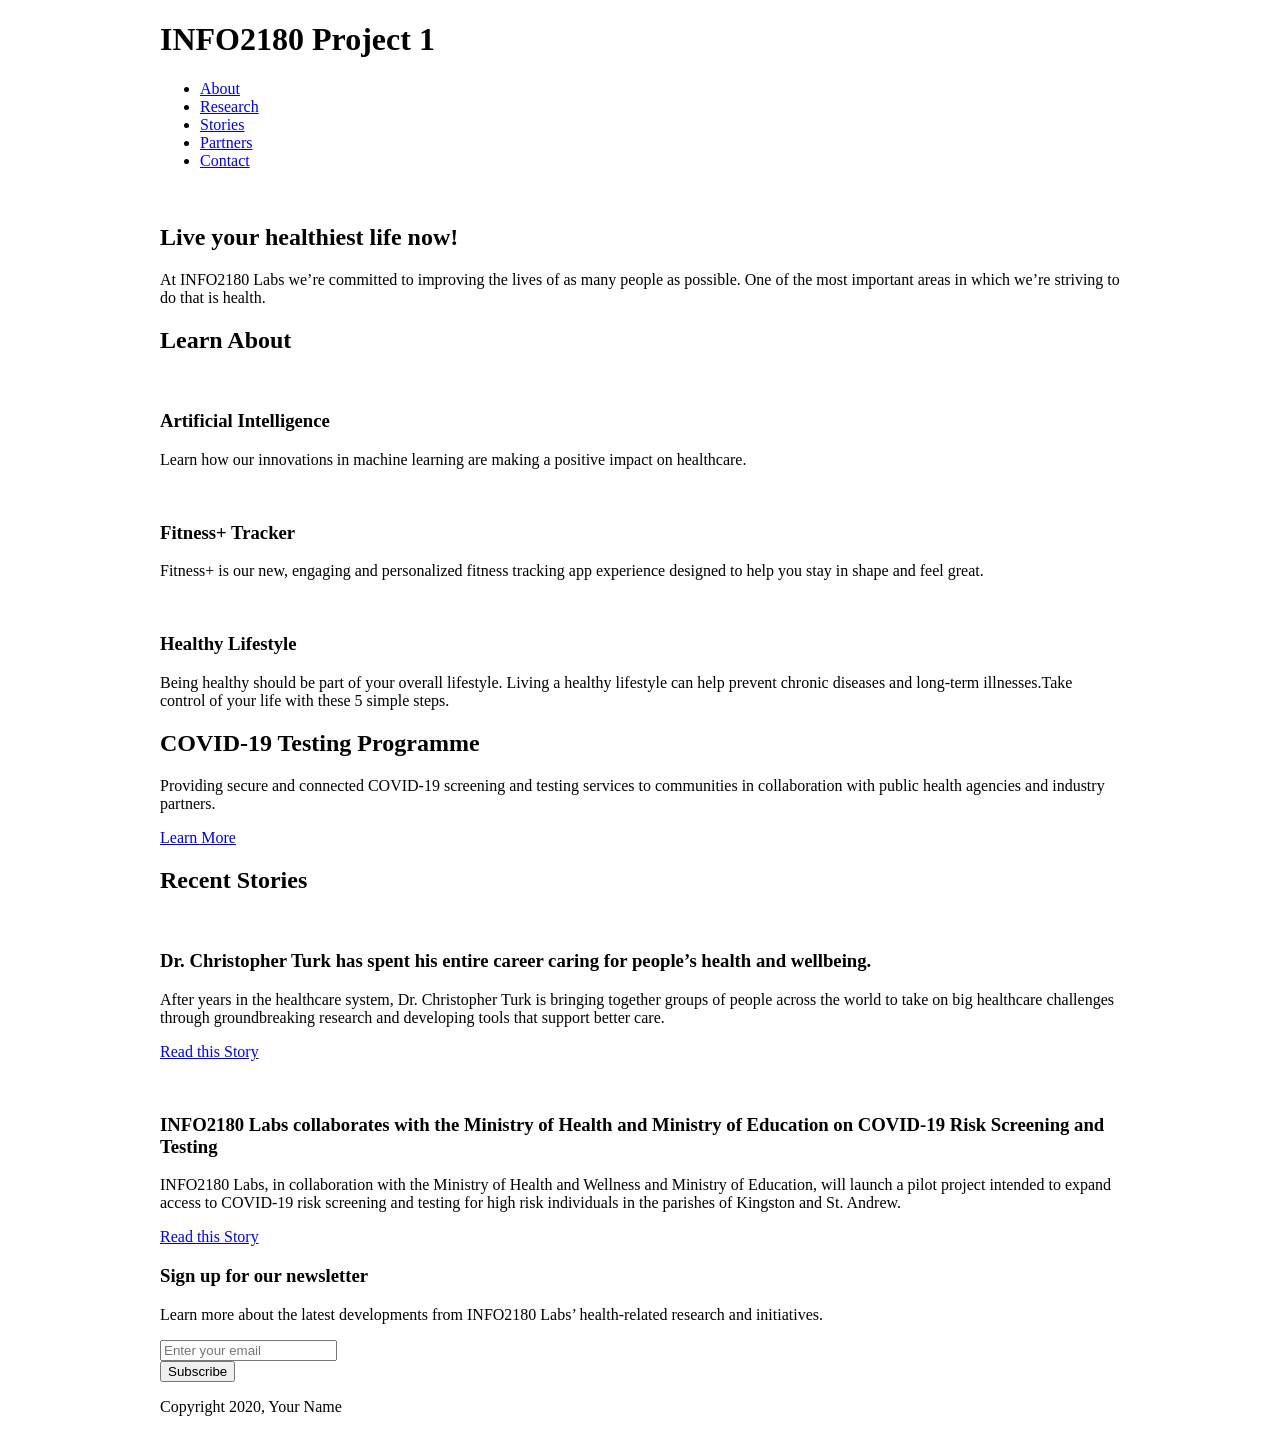
==== index.html @ 861a5158 "Added initial starter files" ====
<!DOCTYPE html>
<html lang="en">
<head>
    <meta charset="UTF-8">
    <meta name="viewport" content="width=device-width, initial-scale=1.0">
    <title>INFO2180 Project 1</title>
    <link rel="stylesheet" href="styles.css">
    <script src="scripts.js"></script>
</head>
<body>
    <header>
        <div class="container">
            <h1>INFO2180 Project 1</h1>
            <nav>
                <ul>
                    <li><a href="#">About</a></li>
                    <li><a href="#">Research</a></li>
                    <li><a href="#">Stories</a></li>
                    <li><a href="#">Partners</a></li>
                    <li><a href="#">Contact</a></li>
                </ul>
            </nav>
        </div>
    </header>
    <main>
        <section class="overview-hero">
            <div class="container">
                <div class="overview-hero-image">
                    <img src="#" alt="">
                </div>
                <div class="overview-hero-text">
                    <h2>Live  your healthiest life now!</h2>
                    <p>At INFO2180 Labs we’re committed to improving the lives of as many people as possible. One of the most important areas in which we’re striving to do that is health.</p>
                </div>
            </div>
        </section>
        <section class="learn-about">
            <div class="container">
                <h2>Learn About</h2>
                <div class="cards">
                    <div class="card">
                        <img src="#" alt="">
                        <div class="card-body">
                            <h3>Artificial Intelligence</h3>
                            <p>Learn how our innovations in machine learning are making a positive impact on healthcare.</p>
                        </div>
                    </div>
                    <div class="card">
                        <img src="#" alt="">
                        <div class="card-body">
                            <h3>Fitness+ Tracker</h3>
                            <p>Fitness+ is our new, engaging and personalized fitness tracking app experience designed to help you stay in shape and feel great.</p>
                        </div>
                    </div>
                    <div class="card">
                        <img src="#" alt="">
                        <div class="card-body">
                            <h3>Healthy Lifestyle</h3>
                            <p>Being healthy should be part of your overall lifestyle. Living a healthy lifestyle can help prevent chronic diseases and long-term illnesses.Take control of your life with these 5 simple steps.</p>
                        </div>
                    </div>
                </div>
            </div>
        </section>
        <section class="testing">
            <div class="container">
                <div class="testing-desciption">
                    <h2>COVID-19 Testing Programme</h2>
                    <p>Providing secure and connected COVID-19 screening and testing services to communities in collaboration with public health agencies and industry partners.</p>
                </div>
                <div class="cta">
                    <a href="#" class="btn">Learn More</a>
                </div>
            </div>
        </section>
        <section class="stories">
            <div class="container">
                <h2>Recent Stories</h2>
                <article>
                    <img src="" alt="">
                    <div class="article-body">
                        <h3>Dr. Christopher Turk has spent his entire career caring for people’s health and wellbeing.</h3>
                        <p>After years in the healthcare system, Dr. Christopher Turk is bringing together groups of people across the world to take on big healthcare challenges through groundbreaking research and developing tools that support better care.</p>
                        <p><a href="#">Read this Story</a></p>
                    </div>
                </article>
                <article>
                    <img src="" alt="">
                    <div class="article-body">
                        <h3>INFO2180 Labs collaborates with the Ministry of Health and Ministry of Education on COVID-19 Risk Screening and Testing</h3>
                        <p>INFO2180 Labs, in collaboration with the Ministry of Health and Wellness and Ministry of Education, will launch a pilot project intended to expand access to COVID-19 risk screening and testing for high risk individuals in the parishes of Kingston and St. Andrew.</p>
                        <p><a href="#">Read this Story</a></p>
                    </div>
                </article>
            </div>
        </section>
        <section class="newsletter">
            <div class="container">
                <h3>Sign up for our newsletter</h3>
                <p>Learn more about the latest developments from INFO2180 Labs’ health-related research and initiatives.</p>
                <form action="#" method="post">
                    <div class="form-group">
                        <input type="email" name="email" id="email" placeholder="Enter your email">
                    </div>
                    <button type="submit" class="btn">Subscribe</button>
                </form>
                <div class="message"></div>
            </div>
        </section>
    </main>
    <footer>
        <div class="container">
            <p>Copyright 2020, Your Name</p>
        </div>
    </footer>
</body>
</html>
---- styles.css ----
/* Add your CSS to this file */
body {
    margin: 0;
    font-size: 16px;
}

.container {
    margin: 0 auto;
    max-width: 960px;
    width: 100%;
}
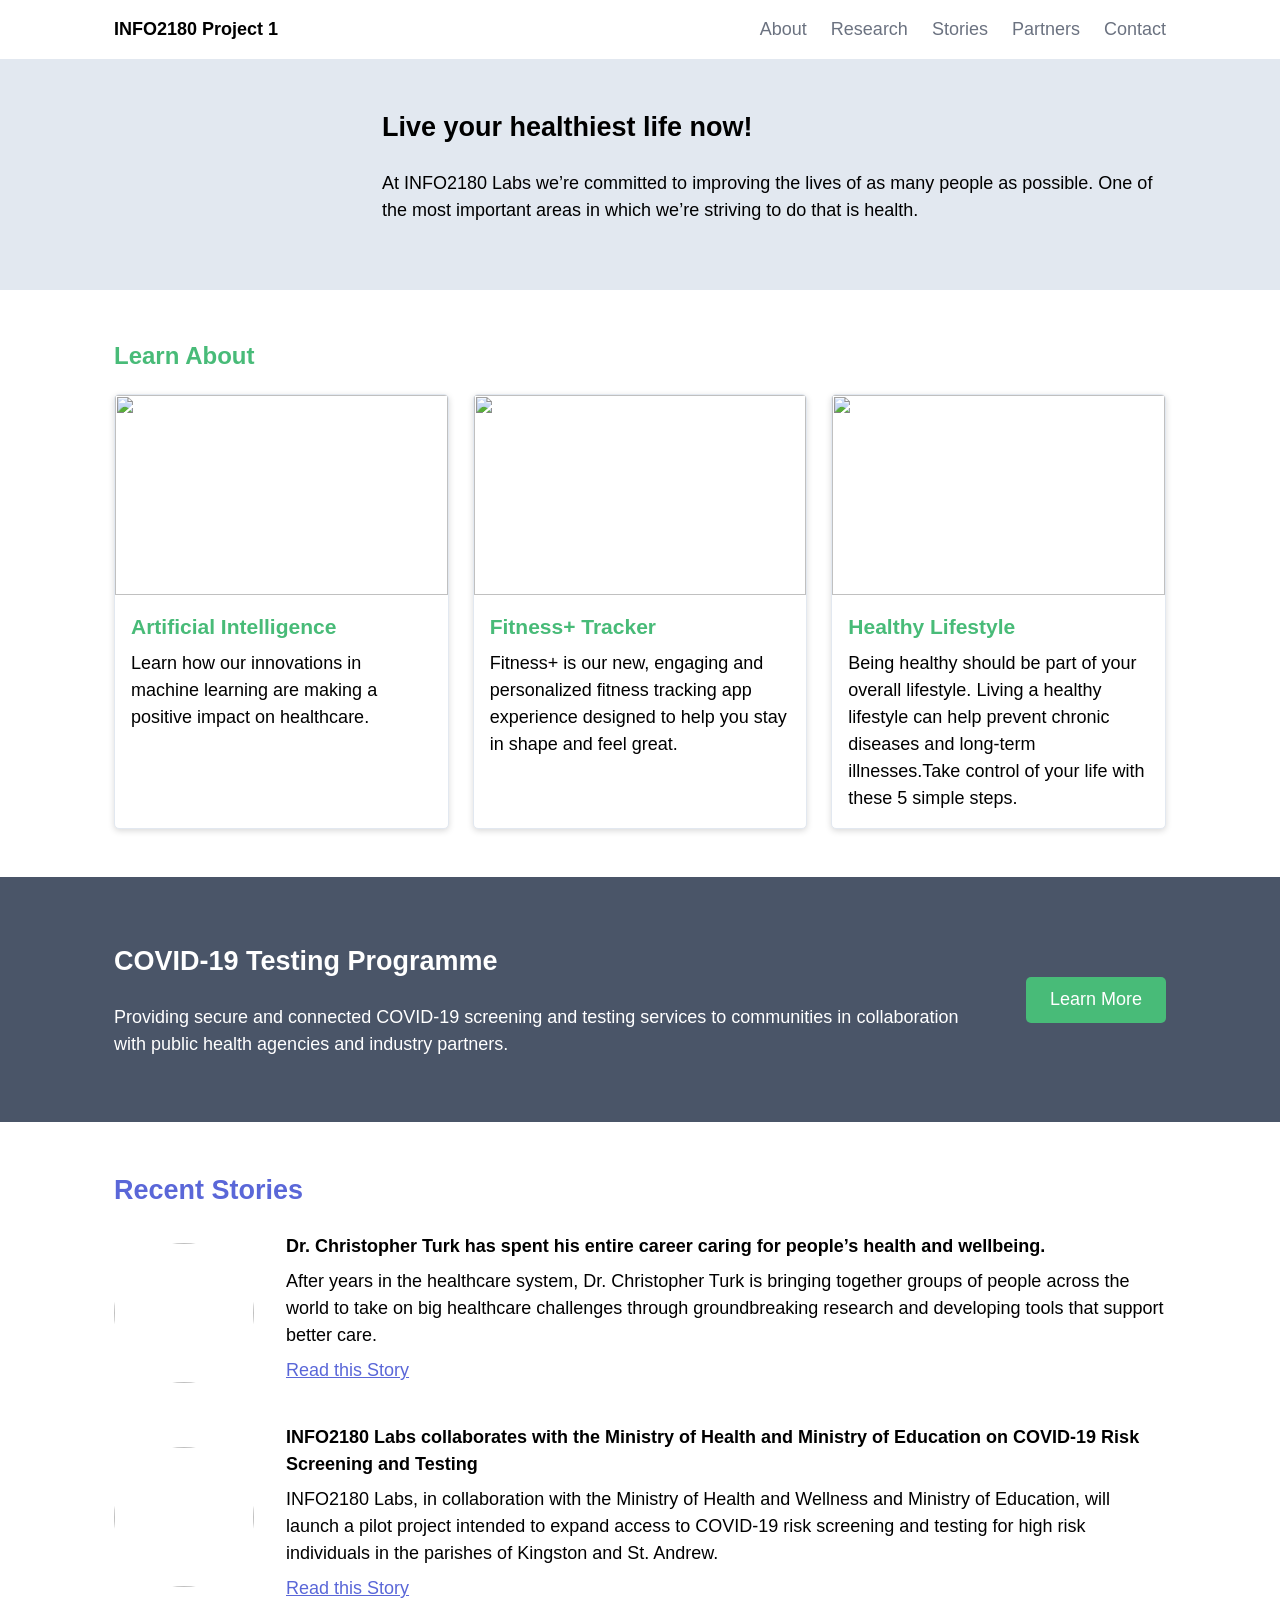
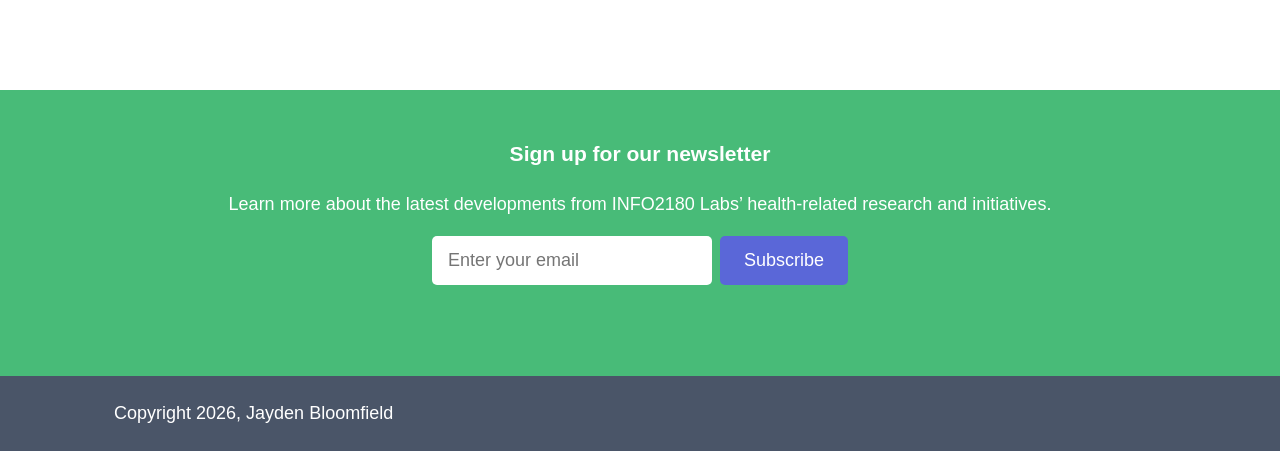
==== commit e79b1d9a: "Fixed styles css, fixed readme and updated index.html in response to styles" ====
--- a/index.html
+++ b/index.html
@@ -110,7 +110,7 @@
     </main>
     <footer>
         <div class="container">
-            <p>Copyright 2020, Your Name</p>
+            <p>Copyright 2026, Jayden Bloomfield</p>
         </div>
     </footer>
 </body>
--- a/styles.css
+++ b/styles.css
@@ -1,11 +1,178 @@
-/* Add your CSS to this file */
-body {
-    margin: 0;
-    font-size: 16px;
+:root {
+  /* Handout colours */
+  --sky: #E2E8F0;          /* hero background, card borders */
+  --leaf: #48BB78;         /* headings and buttons */
+  --grass: #48BB78;        /* newsletter background */
+  --wood: #4A5568;         /* covid and footer */
+  --wood-dark: #6b7280;    /* nav links */
+  --brick: #5A67D8;        /* hover, links and subscribe button */
+  --cream: #ffffff;        /* page background */
+
+  /* New Leaf colour way
+     --sky: #cdebfa; --leaf: #4fae5a; --grass: #66bb5a; --wood: #7a5a32;
+     --wood-dark: #5a4326; --brick: #b4503e; --cream: #fff7dc;
+     --sign-yellow: #f3de7a; */
 }
 
+* { box-sizing: border-box; }
+
+body {
+  margin: 0;
+  font-family: -apple-system, BlinkMacSystemFont, "Segoe UI", Roboto,
+    "Helvetica Neue", Arial, "Noto Sans", sans-serif;
+  font-size: 18px;
+  line-height: 1.5;
+  background: var(--cream);
+}
+
+img { max-width: 100%; display: block; }
+
+/*  Container  */
 .container {
-    margin: 0 auto;
-    max-width: 960px;
-    width: 100%;
+  max-width: 1100px;
+  margin: 0 auto;
+  padding: 0 1.5rem;
+}
+
+/*  Headers */
+header {
+  background: white;
+  font-size: 18px;
+}
+header .container {
+  display: flex;
+  justify-content: space-between;
+  align-items: center;
+  flex-wrap: wrap;
+  gap: 1rem;
+  padding-top: 1rem;
+  padding-bottom: 1rem;
+}
+header h1 { margin: 0; font-size: 18px; }
+header ul { display: flex; gap: 1.5rem; list-style: none; margin: 0; padding: 0; }
+header a { color: var(--wood-dark); text-decoration: none; font-size: 18px; }
+header a:hover { color: var(--brick); }
+
+/*  Hero  */
+.overview-hero { background: var(--sky); }
+.overview-hero .container {
+  display: flex;
+  align-items: center;
+  justify-content: center;
+  gap: 3rem;
+  padding-top: 3rem;
+  padding-bottom: 3rem;
+}
+.overview-hero-image { flex: 0 0 220px; }
+.overview-hero-text h2 { margin-top: 0; }
+
+/*  Learn About section  */
+.learn-about { padding: 3rem 0; }
+.learn-about h2 { font-size: 24px; color: var(--leaf); margin-top: 0; }
+.cards {
+  display: grid;
+  grid-template-columns: repeat(3, 1fr);
+  gap: 1.5rem;
+}
+.card {
+  background: white;
+  border: 1px solid var(--sky);
+  border-radius: 5px;
+  box-shadow: 0 2px 6px rgba(0, 0, 0, 0.15);
+  overflow: hidden;
+}
+.card img { width: 100%; height: 200px; object-fit: cover; }
+.card-body { padding: 0 1rem 1rem; }
+.card-body h3 { font-size: 21px; color: var(--leaf); margin: 1rem 0 0.5rem; }
+.card-body p { margin: 0; }
+
+/*  COVID-19 section (wooden sign board)  */
+.testing {
+  background: var(--wood);
+  color: white;
+}
+.testing .container {
+  display: flex;
+  justify-content: space-between;
+  align-items: center;
+  gap: 2rem;
+  padding-top: 4rem;
+  padding-bottom: 4rem;
+}
+.testing h2 { margin-top: 0; }
+.testing p { margin-bottom: 0; }
+.testing .btn {
+  display: inline-block;
+  background: var(--leaf);
+  color: white;
+  text-decoration: none;
+  padding: 0.6rem 1.5rem;
+  border-radius: 5px;
+  white-space: nowrap;
+}
+
+/*  Recent Stories  */
+.stories { padding: 3rem 0; }
+.stories h2 { color: var(--brick); margin-top: 0; }
+.stories article {
+  display: flex;
+  align-items: center;
+  gap: 2rem;
+  margin-bottom: 2rem;
+}
+.stories article img {
+  flex: 0 0 140px;
+  width: 140px;
+  height: 140px;
+  object-fit: cover;
+  border-radius: 50%;
+}
+.stories article h3 { font-size: 18px; margin: 0 0 0.5rem; }
+.stories article p { margin: 0 0 0.5rem; }
+.stories a { color: var(--brick); }
+
+/*  Newsletter  */
+.newsletter {
+  background: var(--grass);
+  color: white;
+  text-align: center;
+}
+.newsletter .container { padding-top: 3rem; padding-bottom: 3rem; }
+.newsletter h3 { margin-top: 0; }
+.newsletter form {
+  display: flex;
+  justify-content: center;
+  align-items: stretch;
+  gap: 0.5rem;
+  flex-wrap: wrap;
+}
+.newsletter input {
+  padding: 0.7rem 1rem;
+  font: inherit;
+  border: none;
+  border-radius: 5px;
+  min-width: 280px;
+}
+.newsletter .btn {
+  padding: 0.7rem 1.5rem;
+  font: inherit;
+  color: white;
+  background: var(--brick);
+  border: none;
+  border-radius: 5px;
+  cursor: pointer;
+}
+.message { margin-top: 1rem; min-height: 1.5em; }
+
+/*Footer*/
+footer { background: var(--wood); color: white; }
+footer .container { padding-top: 1.5rem; padding-bottom: 1.5rem; }
+footer p { margin: 0; }
+
+/*  Small screens  */
+@media (max-width: 800px) {
+  .cards { grid-template-columns: 1fr; }
+  .overview-hero .container,
+  .testing .container,
+  .stories article { flex-direction: column; text-align: center; }
 }
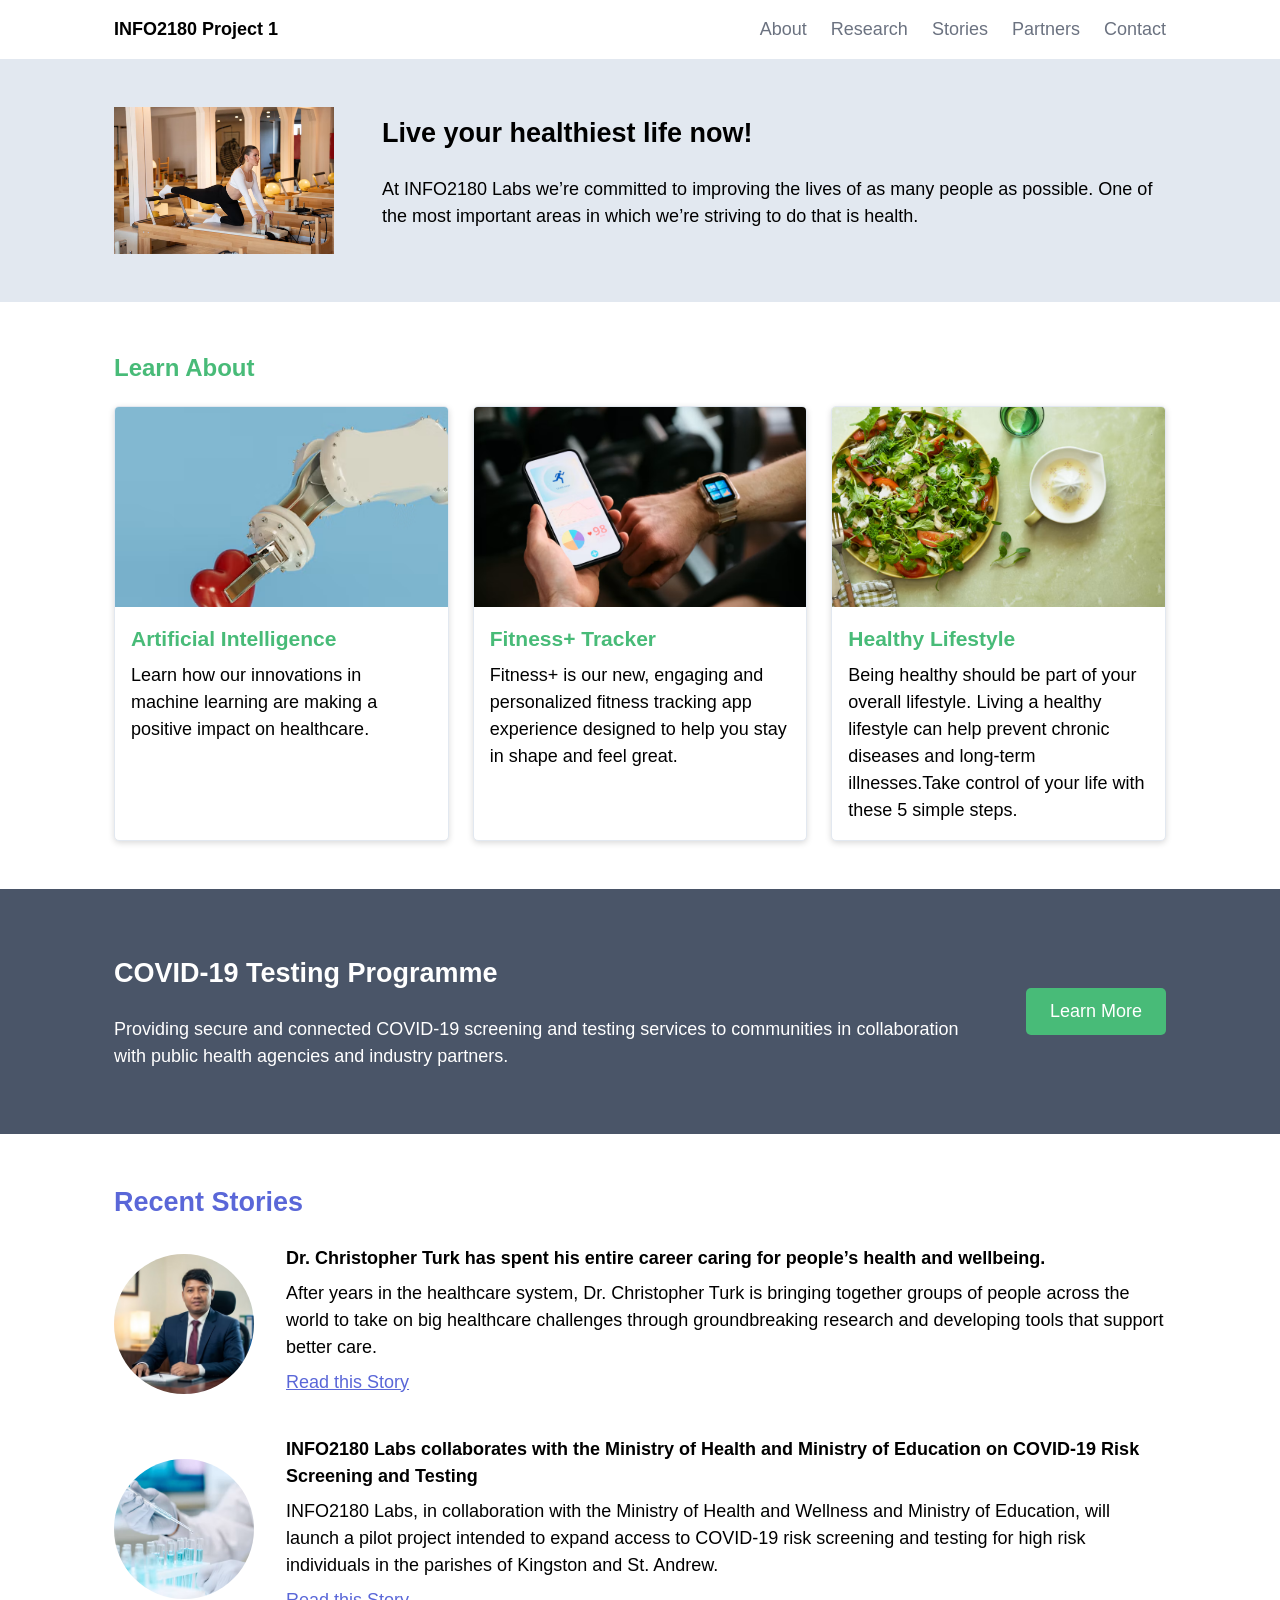
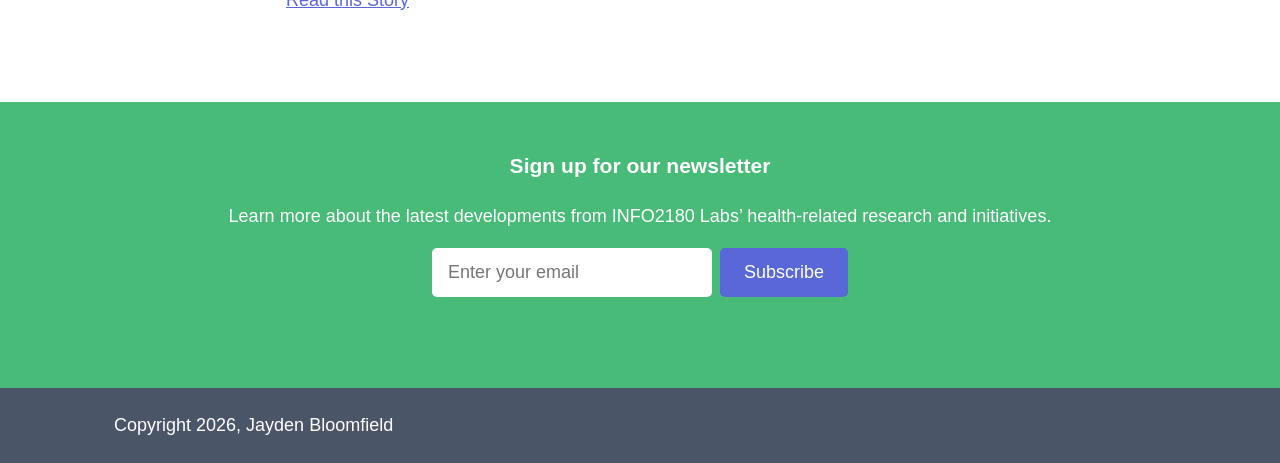
==== commit 5810dadf: "Added webpage pictures and alt text as well as other small changes" ====
--- a/index.html
+++ b/index.html
@@ -26,7 +26,7 @@
         <section class="overview-hero">
             <div class="container">
                 <div class="overview-hero-image">
-                    <img src="#" alt="">
+                    <img src="images/undraw_pilates_i5uo.png" alt="Woman doing pilates on a reformer in a studio">
                 </div>
                 <div class="overview-hero-text">
                     <h2>Live  your healthiest life now!</h2>
@@ -39,21 +39,21 @@
                 <h2>Learn About</h2>
                 <div class="cards">
                     <div class="card">
-                        <img src="#" alt="">
+                        <img src="images/robot_Arm.png" alt="Robot Doctor Arm">
                         <div class="card-body">
                             <h3>Artificial Intelligence</h3>
                             <p>Learn how our innovations in machine learning are making a positive impact on healthcare.</p>
                         </div>
                     </div>
                     <div class="card">
-                        <img src="#" alt="">
+                        <img src="images/fitnessapp.png" alt="Smartphone fitness app and smartwatch showing health stats">
                         <div class="card-body">
                             <h3>Fitness+ Tracker</h3>
                             <p>Fitness+ is our new, engaging and personalized fitness tracking app experience designed to help you stay in shape and feel great.</p>
                         </div>
                     </div>
                     <div class="card">
-                        <img src="#" alt="">
+                        <img src="images/healthyfood.png" alt="Salad plate">
                         <div class="card-body">
                             <h3>Healthy Lifestyle</h3>
                             <p>Being healthy should be part of your overall lifestyle. Living a healthy lifestyle can help prevent chronic diseases and long-term illnesses.Take control of your life with these 5 simple steps.</p>
@@ -77,7 +77,7 @@
             <div class="container">
                 <h2>Recent Stories</h2>
                 <article>
-                    <img src="" alt="">
+                    <img src="images/MinisterInSuit.png" alt="Dr. Christopher Turk in a suit and tie">
                     <div class="article-body">
                         <h3>Dr. Christopher Turk has spent his entire career caring for people’s health and wellbeing.</h3>
                         <p>After years in the healthcare system, Dr. Christopher Turk is bringing together groups of people across the world to take on big healthcare challenges through groundbreaking research and developing tools that support better care.</p>
@@ -85,7 +85,7 @@
                     </div>
                 </article>
                 <article>
-                    <img src="" alt="">
+                    <img src="images/lab_test.png" alt="Laboratory test tubes">
                     <div class="article-body">
                         <h3>INFO2180 Labs collaborates with the Ministry of Health and Ministry of Education on COVID-19 Risk Screening and Testing</h3>
                         <p>INFO2180 Labs, in collaboration with the Ministry of Health and Wellness and Ministry of Education, will launch a pilot project intended to expand access to COVID-19 risk screening and testing for high risk individuals in the parishes of Kingston and St. Andrew.</p>
